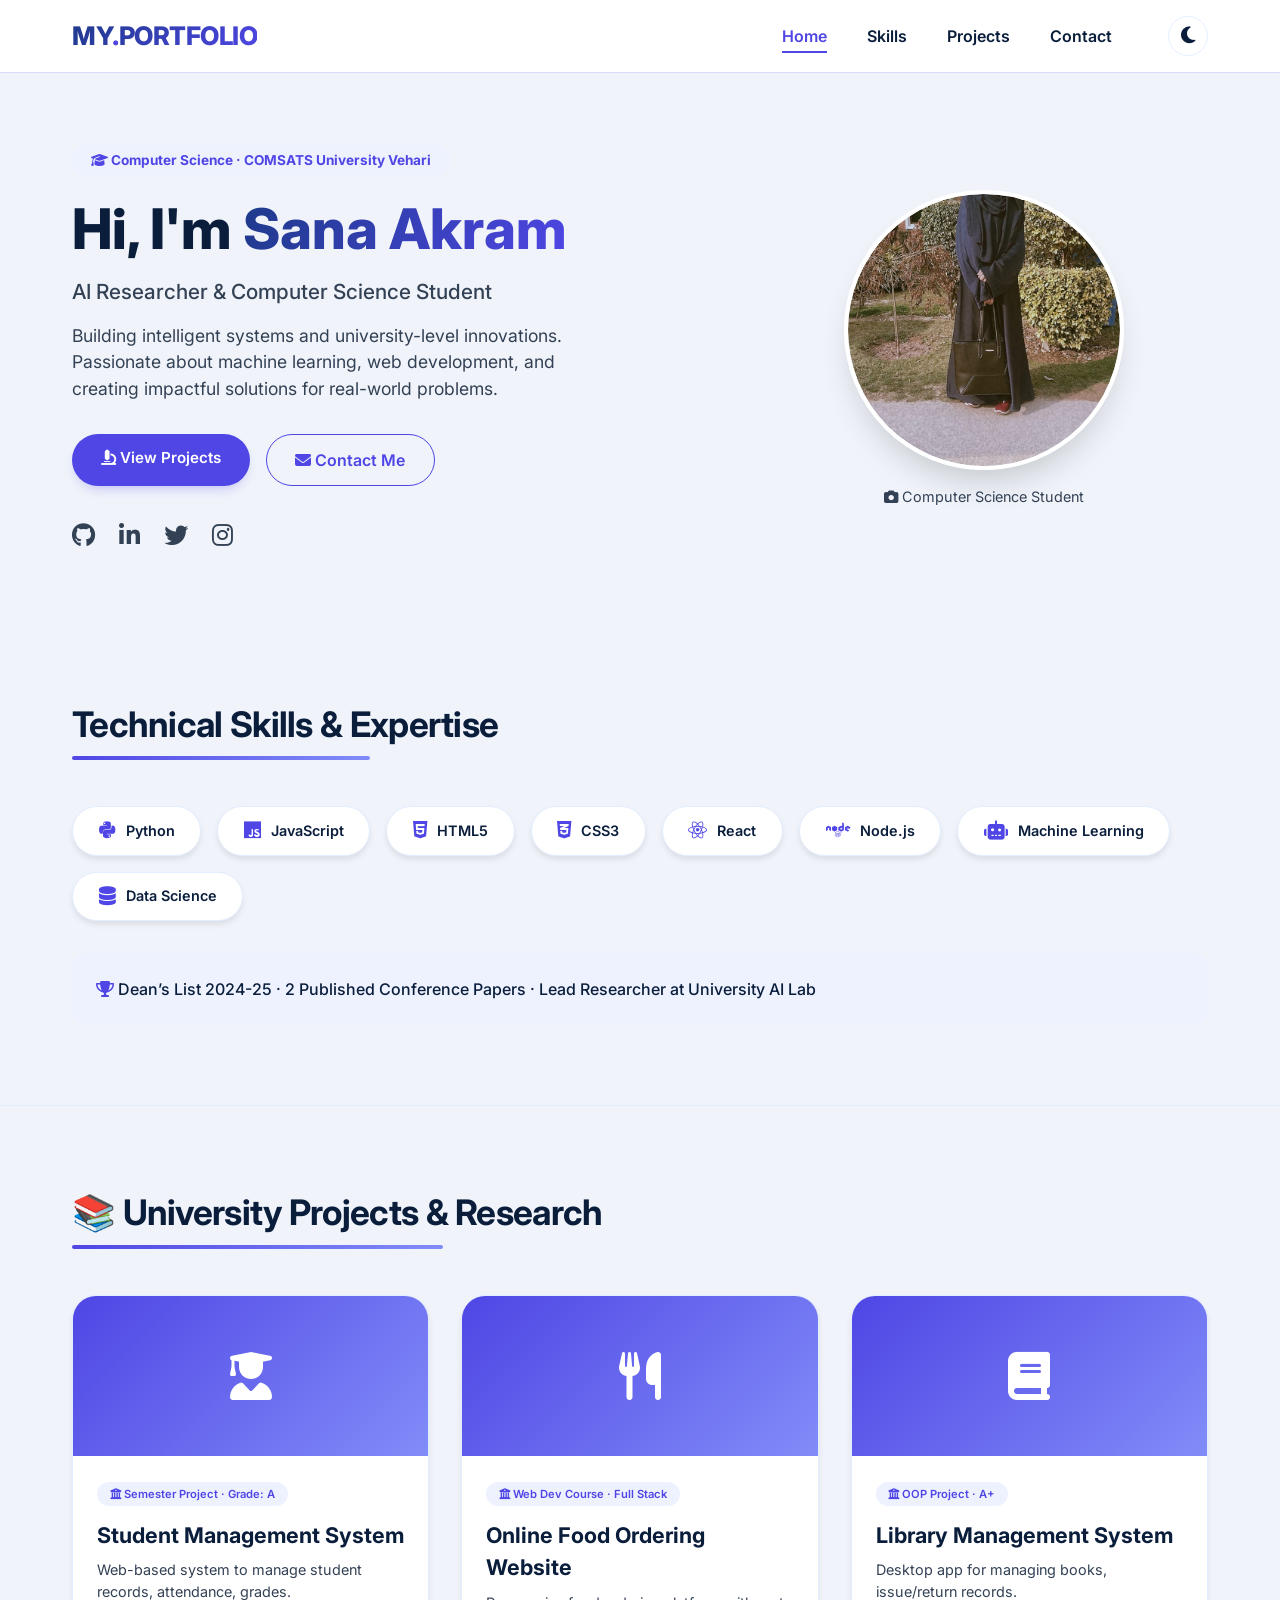
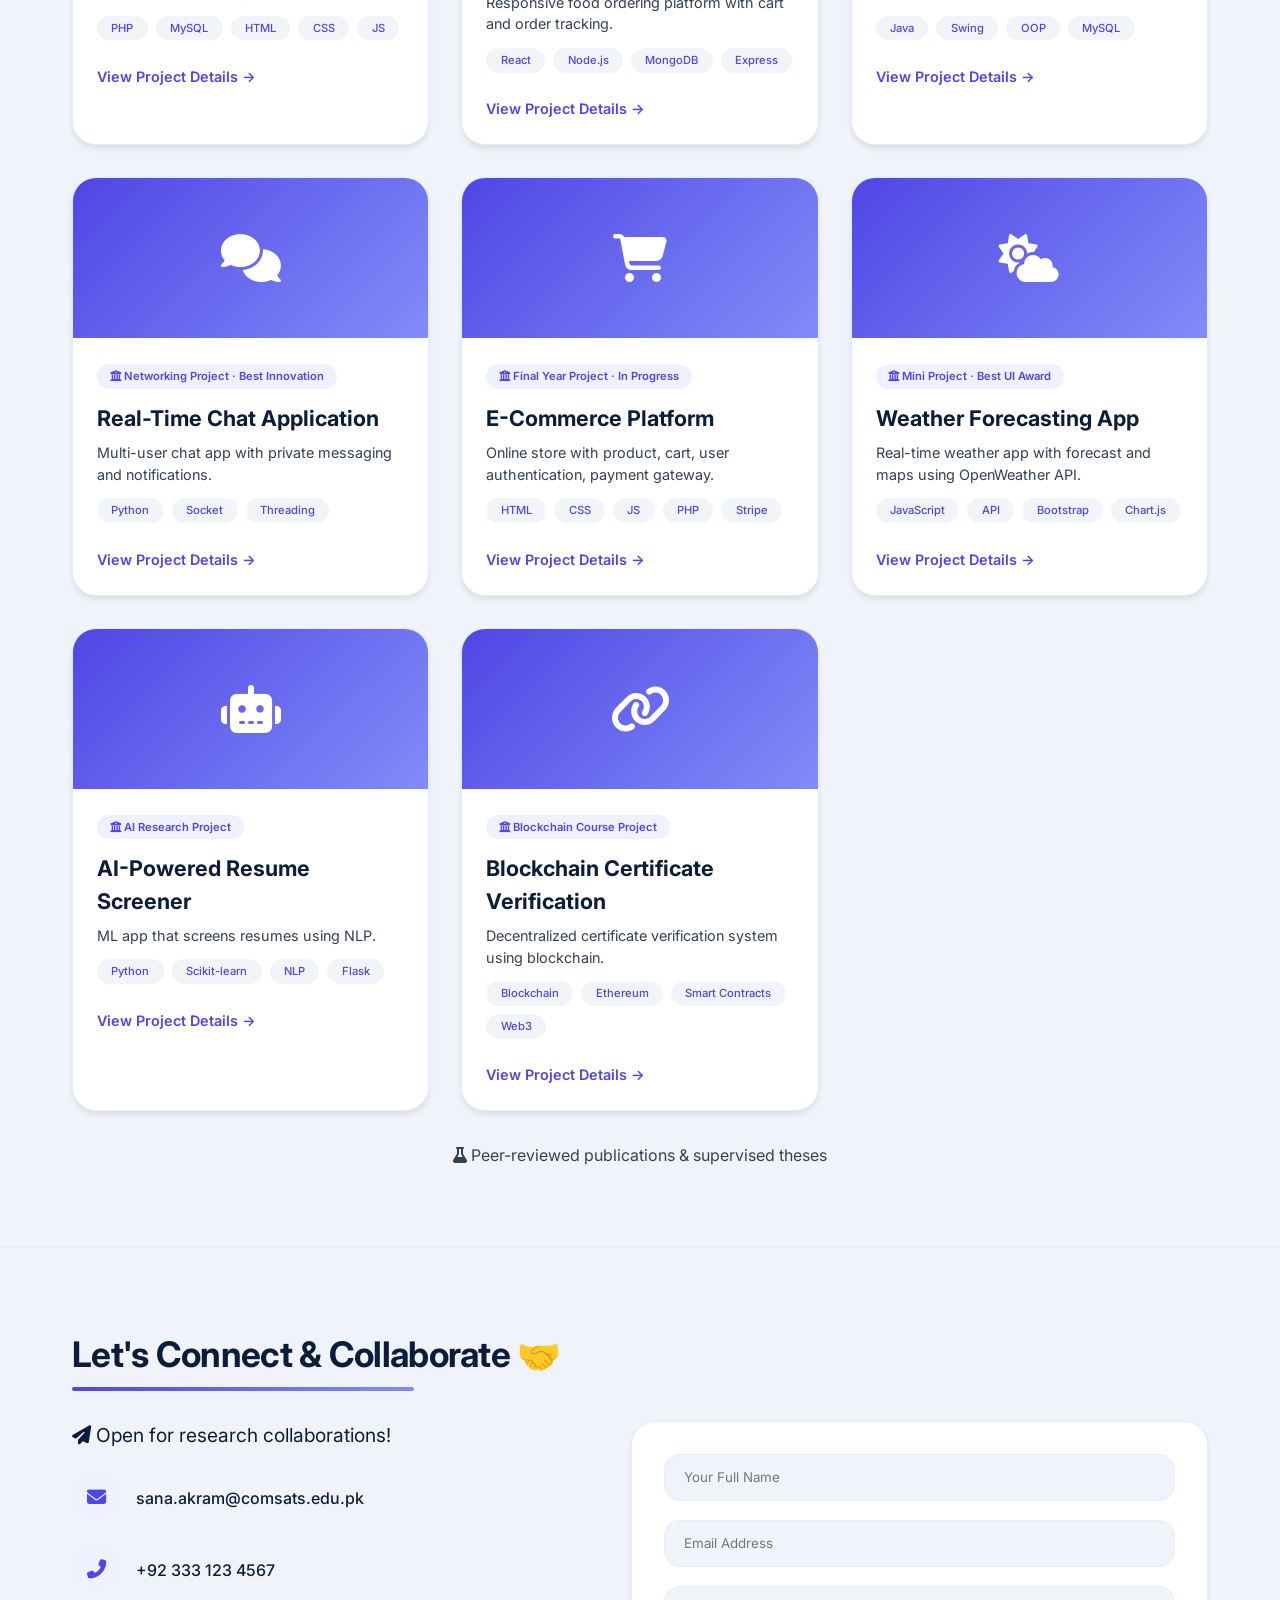
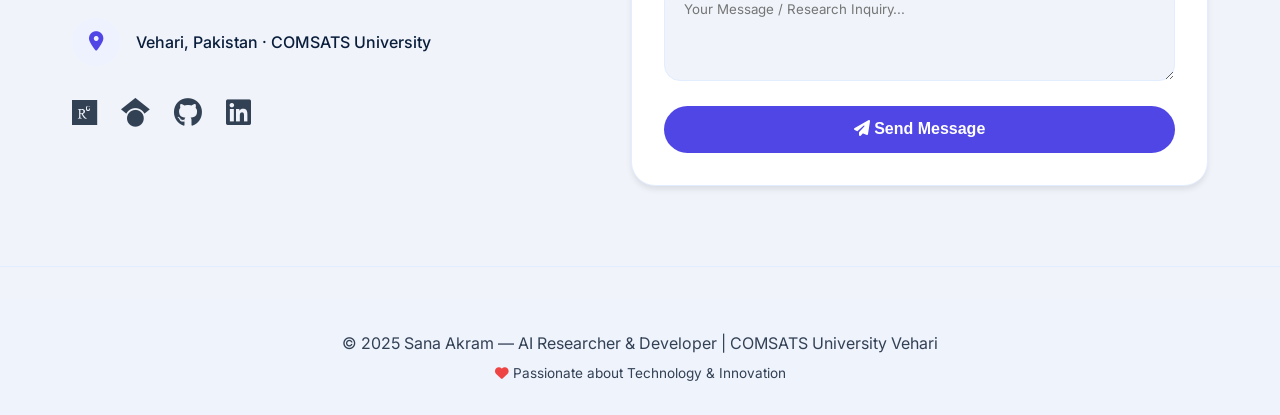
==== index.html @ f0a12d4f "Add files via upload" ====
<!DOCTYPE html>
<html lang="en">
<head>
  <meta charset="UTF-8">
  <meta name="viewport" content="width=device-width, initial-scale=1.0, viewport-fit=cover">
  <title>Sana Akram | University Portfolio</title>

  <!-- Google Fonts -->
  <link href="https://fonts.googleapis.com/css2?family=Inter:wght@300;400;500;600;700;800&display=swap" rel="stylesheet">
  
  <!-- Font Awesome -->
  <link rel="stylesheet" href="https://cdnjs.cloudflare.com/ajax/libs/font-awesome/6.4.0/css/all.min.css">

  <!-- Custom CSS -->
  <link rel="stylesheet" href="style.css">
</head>
<body>

<!-- Navigation Bar -->
<nav>
  <div class="nav-container">
    <div class="logo">MY<span style="color:#4f46e5;">.</span>PORTFOLIO</div>
    <button class="menu-btn" id="menuBtn">
      <i class="fas fa-bars"></i>
    </button>
    <div class="nav-links" id="navLinks">
      <a href="#home" class="nav-link active">Home</a>
      <a href="#skills" class="nav-link">Skills</a>
      <a href="#projects" class="nav-link">Projects</a>
      <a href="#contact" class="nav-link">Contact</a>
      <div class="theme-toggle" id="themeToggle">
        <i class="fas fa-moon"></i>
      </div>
    </div>
  </div>
</nav>

<main>
  <!-- Hero Section -->
  <section id="home" class="hero">
    <div class="container hero-grid">
      <div class="hero-content">
        <span class="hero-badge"><i class="fas fa-graduation-cap"></i> Computer Science · COMSATS University Vehari</span>
        <h1>Hi, I'm <span class="name-highlight">Sana Akram</span></h1>
        <div class="hero-sub">AI Researcher & Computer Science Student</div>
        <p>Building intelligent systems and university-level innovations. Passionate about machine learning, web development, and creating impactful solutions for real-world problems.</p>
        <div class="btn-group">
          <a href="#projects" class="btn-primary"><i class="fas fa-microscope"></i> View Projects</a>
          <a href="#contact" class="btn-outline"><i class="fas fa-envelope"></i> Contact Me</a>
        </div>
        <div class="social-links">
          <a href="#"><i class="fab fa-github"></i></a>
          <a href="#"><i class="fab fa-linkedin-in"></i></a>
          <a href="#"><i class="fab fa-twitter"></i></a>
          <a href="#"><i class="fab fa-instagram"></i></a>
        </div>
      </div>
      <div class="hero-avatar">
        <div class="profile-image">
          <img src="my .jpg.jpeg" alt="Sana Akram Profile Picture" class="profile-pic">
        </div>
        <p class="profile-caption"><i class="fas fa-camera"></i> Computer Science Student</p>
      </div>
    </div>
  </section>

  <!-- Skills Section -->
  <section id="skills">
    <div class="container">
      <h2 class="section-title">Technical Skills & Expertise</h2>
      <div class="skills-grid" id="skillsGrid"></div>
      <div class="achievement-card">
        <p><i class="fas fa-trophy" style="color:#4f46e5;"></i> Dean’s List 2024-25 · 2 Published Conference Papers · Lead Researcher at University AI Lab</p>
      </div>
    </div>
  </section>

  <!-- Projects Section -->
  <section id="projects">
    <div class="container">
      <h2 class="section-title">📚 University Projects & Research</h2>
      <div class="projects-grid" id="projectsContainer"></div>
      <div class="projects-footer">
        <p><i class="fas fa-flask"></i> Peer-reviewed publications & supervised theses</p>
      </div>
    </div>
  </section>
  <!-- Contact Section -->
  <section id="contact">
    <div class="container">
      <h2 class="section-title">Let's Connect & Collaborate 🤝</h2>
      <div class="contact-wrapper">
        <div class="contact-info">
          <p class="contact-heading"><i class="fas fa-paper-plane"></i> Open for research collaborations!</p>
          <div class="contact-detail"><i class="fas fa-envelope"></i><span>sana.akram@comsats.edu.pk</span></div>
          <div class="contact-detail"><i class="fas fa-phone-alt"></i><span>+92 333 123 4567</span></div>
          <div class="contact-detail"><i class="fas fa-map-marker-alt"></i><span>Vehari, Pakistan · COMSATS University</span></div>
          <div class="contact-social">
            <i class="fab fa-researchgate"></i>
            <i class="fab fa-google-scholar"></i>
            <i class="fab fa-github"></i>
            <i class="fab fa-linkedin"></i>
          </div>
        </div>
        <div class="contact-form">
          <form id="contactForm">
            <div class="form-group">
              <input type="text" id="name" placeholder="Your Full Name" required>
            </div>
            <div class="form-group">
              <input type="email" id="email" placeholder="Email Address" required>
            </div>
            <div class="form-group">
              <textarea rows="4" id="message" placeholder="Your Message / Research Inquiry..."></textarea>
            </div>
            <button type="submit"><i class="fas fa-paper-plane"></i> Send Message</button>
          </form>
        </div>
      </div>
    </div>
  </section>
</main>

<footer>
  <div class="container">
    <p>© 2025 Sana Akram — AI Researcher & Developer | COMSATS University Vehari</p>
    <p class="footer-heart"><i class="fas fa-heart" style="color:#ef4444;"></i> Passionate about Technology & Innovation</p>
  </div>
</footer>

<div id="toastMsg" class="toast-msg"></div>

<!-- ========================================
     JS: Skills + Projects + Theme + Contact
======================================== -->
<script>
  // Skills Data
  const skillsData = [
    { name: "Python", icon: "fab fa-python" },
    { name: "JavaScript", icon: "fab fa-js" },
    { name: "HTML5", icon: "fab fa-html5" },
    { name: "CSS3", icon: "fab fa-css3-alt" },
    { name: "React", icon: "fab fa-react" },
    { name: "Node.js", icon: "fab fa-node" },
    { name: "Machine Learning", icon: "fas fa-robot" },
    { name: "Data Science", icon: "fas fa-database" }
  ];

  // University Projects Data
  const universityProjects = [
    { title: "Student Management System", description: "Web-based system to manage student records, attendance, grades.", tags: ["PHP","MySQL","HTML","CSS","JS"], icon:"fas fa-user-graduate", uniBadge:"Semester Project · Grade: A" },
    { title: "Online Food Ordering Website", description: "Responsive food ordering platform with cart and order tracking.", tags:["React","Node.js","MongoDB","Express"], icon:"fas fa-utensils", uniBadge:"Web Dev Course · Full Stack" },
    { title: "Library Management System", description: "Desktop app for managing books, issue/return records.", tags:["Java","Swing","OOP","MySQL"], icon:"fas fa-book", uniBadge:"OOP Project · A+" },
    { title: "Real-Time Chat Application", description: "Multi-user chat app with private messaging and notifications.", tags:["Python","Socket","Threading"], icon:"fas fa-comments", uniBadge:"Networking Project · Best Innovation" },
    { title: "E-Commerce Platform", description: "Online store with product, cart, user authentication, payment gateway.", tags:["HTML","CSS","JS","PHP","Stripe"], icon:"fas fa-shopping-cart", uniBadge:"Final Year Project · In Progress" },
    { title: "Weather Forecasting App", description: "Real-time weather app with forecast and maps using OpenWeather API.", tags:["JavaScript","API","Bootstrap","Chart.js"], icon:"fas fa-cloud-sun", uniBadge:"Mini Project · Best UI Award" },
    { title: "AI-Powered Resume Screener", description: "ML app that screens resumes using NLP.", tags:["Python","Scikit-learn","NLP","Flask"], icon:"fas fa-robot", uniBadge:"AI Research Project" },
    { title: "Blockchain Certificate Verification", description: "Decentralized certificate verification system using blockchain.", tags:["Blockchain","Ethereum","Smart Contracts","Web3"], icon:"fas fa-link", uniBadge:"Blockchain Course Project" }
  ];

  // Render Skills
  function renderSkills() {
    const container = document.getElementById('skillsGrid');
    if(!container) return;
    container.innerHTML = '';
    skillsData.forEach(skill => {
      const card = document.createElement('div');
      card.className = 'skill-card';
      card.innerHTML = `<i class="${skill.icon}"></i> ${skill.name}`;
      card.addEventListener('click', () => showToast(`🔬 ${skill.name} — core competency!`));
      container.appendChild(card);
    });
  }

  // Render Projects
  function renderProjects() {
    const container = document.getElementById('projectsContainer');
    if(!container) return;
    container.innerHTML = '';
    universityProjects.forEach(proj => {
      const card = document.createElement('div');
      card.className = 'project-card';
      card.innerHTML = `
        <div class="project-img"><i class="${proj.icon}" style="font-size:3rem;"></i></div>
        <div class="project-info">
          <div class="uni-badge"><i class="fas fa-university"></i> ${proj.uniBadge}</div>
          <h3>${proj.title}</h3>
          <p>${proj.description}</p>
          <div class="project-tags">${proj.tags.map(tag=>`<span class="tag">${tag}</span>`).join('')}</div>
          <a href="#" class="project-link" data-project="${proj.title}">View Project Details →</a>
        </div>`;
      container.appendChild(card);
    });

    document.querySelectorAll('.project-link').forEach(link=>{
      link.addEventListener('click', e=>{
        e.preventDefault();
        showToast(`📂 "${link.getAttribute('data-project')}" - Request details via contact form!`);
      });
    });
  }

  // Toast
  let toastTimeout;
  function showToast(msg,duration=3000){
    const toast = document.getElementById('toastMsg');
    if(!toast) return;
    if(toastTimeout) clearTimeout(toastTimeout);
    toast.textContent = msg;
    toast.style.opacity='1';
    toastTimeout = setTimeout(()=>toast.style.opacity='0', duration);
  }

  // Theme Toggle
  function initThemeToggle(){
    const themeToggle = document.getElementById('themeToggle');
    if(!themeToggle) return;
    themeToggle.addEventListener('click', ()=>{
      document.body.classList.toggle('dark');
      const icon = themeToggle.querySelector('i');
      if(document.body.classList.contains('dark')) icon.classList.replace('fa-moon','fa-sun');
      else icon.classList.replace('fa-sun','fa-moon');
      localStorage.setItem('theme', document.body.classList.contains('dark')?'dark':'light');
    });
    if(localStorage.getItem('theme')==='dark') {
      document.body.classList.add('dark');
      themeToggle.querySelector('i').classList.replace('fa-moon','fa-sun');
    }
  }

  // Mobile Menu
  function initMobileMenu(){
    const menuBtn = document.getElementById('menuBtn');
    const navLinks = document.getElementById('navLinks');
    const navLinkItems = document.querySelectorAll('.nav-link');
    if(menuBtn && navLinks){
      menuBtn.addEventListener('click', ()=>navLinks.classList.toggle('active'));
      navLinkItems.forEach(link=>link.addEventListener('click', ()=>navLinks.classList.remove('active')));
    }
  }

  // Active Nav
  function initActiveNavigation(){
    const sections = document.querySelectorAll('section');
    const navLinkItems = document.querySelectorAll('.nav-link');
    function setActiveSection(){
      let current='';
      const scrollPos = window.scrollY+150;
      sections.forEach(section=>{
        if(scrollPos >= section.offsetTop && scrollPos < section.offsetTop+section.clientHeight)
          current = section.getAttribute('id');
      });
      navLinkItems.forEach(link=>{
        link.classList.remove('active');
        if(link.getAttribute('href').substring(1)===current) link.classList.add('active');
      });
    }
    window.addEventListener('scroll', setActiveSection);
    setActiveSection();
  }

  // Contact Form
  function initContactForm(){
    const form = document.getElementById('contactForm');
    if(!form) return;
    form.addEventListener('submit', e=>{
      e.preventDefault();
      const name=document.getElementById('name').value.trim();
      const email=document.getElementById('email').value.trim();
      const message=document.getElementById('message').value.trim();
      if(!name||!email||!message){showToast('⚠️ Please fill all fields!');return;}
      if(!email.includes('@')){showToast('⚠️ Invalid email!');return;}
      form.reset();
      showToast(`✅ Thank you ${name}, your message has been sent!`);
    });
  }

  // Init all
  window.addEventListener('DOMContentLoaded', ()=>{
    renderSkills();
    renderProjects();
    initThemeToggle();
    initMobileMenu();
    initActiveNavigation();
    initContactForm();
  });
</script>

</body>
</html>
---- style.css ----
/* ========================================
   VARIABLES & THEMES
   ======================================== */
:root {
    --bg-primary: #f0f4fa;
    --bg-secondary: #ffffff;
    --text-primary: #0a1e3c;
    --text-secondary: #334155;
    --card-bg: #ffffff;
    --nav-bg: rgba(255, 255, 255, 0.95);
    --border-color: #e2edff;
    --skill-bg: #ffffff;
    --badge-bg: #eef2ff;
    --tag-bg: #f1f5f9;
    --footer-bg: #eef3fc;
    --gradient-start: #1e3a8a;
    --gradient-end: #4f46e5;
    --shadow: 0 4px 6px -1px rgba(0, 0, 0, 0.1);
    --transition: all 0.3s ease;
}
.profile-pic {
  width: 280px;
  height: 280px;
  object-fit: cover;   /* image crop ho kar fit hogi */
  border-radius: 50%;  /* round DP */
}
body.dark {
    --bg-primary: #0f172a;
    --bg-secondary: #1e293b;
    --text-primary: #f1f5f9;
    --text-secondary: #cbd5e1;
    --card-bg: #1e293b;
    --nav-bg: rgba(15, 23, 42, 0.95);
    --border-color: #334155;
    --skill-bg: #1e293b;
    --badge-bg: #2d3a6e;
    --tag-bg: #334155;
    --footer-bg: #0f172a;
    --gradient-start: #818cf8;
    --gradient-end: #a78bfa;
    --shadow: 0 4px 6px -1px rgba(0, 0, 0, 0.3);
}

/* ========================================
   RESET & BASE STYLES
   ======================================== */
* {
    margin: 0;
    padding: 0;
    box-sizing: border-box;
}

body {
    font-family: 'Inter', sans-serif;
    background: var(--bg-primary);
    color: var(--text-primary);
    line-height: 1.5;
    scroll-behavior: smooth;
    transition: background 0.3s ease, color 0.3s ease;
}

::-webkit-scrollbar {
    width: 10px;
}
::-webkit-scrollbar-track {
    background: var(--bg-primary);
}
::-webkit-scrollbar-thumb {
    background: #4f46e5;
    border-radius: 10px;
}

.container {
    max-width: 1200px;
    margin: 0 auto;
    padding: 0 2rem;
}

/* ========================================
   NAVIGATION BAR
   ======================================== */
nav {
    position: fixed;
    top: 0;
    left: 0;
    width: 100%;
    background: var(--nav-bg);
    backdrop-filter: blur(16px);
    z-index: 1000;
    border-bottom: 1px solid rgba(79, 70, 229, 0.2);
    padding: 1rem 0;
    transition: var(--transition);
}

.nav-container {
    max-width: 1200px;
    margin: 0 auto;
    padding: 0 2rem;
    display: flex;
    justify-content: space-between;
    align-items: center;
}

.logo {
    font-weight: 800;
    font-size: 1.6rem;
    background: linear-gradient(135deg, var(--gradient-start), var(--gradient-end));
    background-clip: text;
    -webkit-background-clip: text;
    color: transparent;
    letter-spacing: -0.5px;
}

.nav-links {
    display: flex;
    gap: 2.5rem;
    align-items: center;
}

.nav-links a {
    text-decoration: none;
    font-weight: 600;
    color: var(--text-primary);
    transition: 0.3s;
    font-size: 1rem;
    position: relative;
}

.nav-links a::after {
    content: '';
    position: absolute;
    bottom: -5px;
    left: 0;
    width: 0;
    height: 2px;
    background: #4f46e5;
    transition: width 0.3s ease;
}

.nav-links a:hover::after,
.nav-links a.active::after {
    width: 100%;
}

.nav-links a:hover,
.nav-links a.active {
    color: #4f46e5;
}

.theme-toggle {
    background: var(--card-bg);
    border: 1px solid var(--border-color);
    border-radius: 50%;
    width: 40px;
    height: 40px;
    display: flex;
    align-items: center;
    justify-content: center;
    cursor: pointer;
    transition: 0.2s;
    margin-left: 1rem;
}

.theme-toggle:hover {
    transform: scale(1.05);
    background: #4f46e5;
}

.theme-toggle i {
    font-size: 1.2rem;
    color: var(--text-primary);
}

.theme-toggle:hover i {
    color: white;
}

.menu-btn {
    display: none;
    background: none;
    border: none;
    font-size: 1.5rem;
    color: var(--text-primary);
    cursor: pointer;
}

/* ========================================
   MAIN CONTENT
   ======================================== */
main {
    padding-top: 80px;
}

section {
    padding: 5rem 0;
    border-bottom: 1px solid var(--border-color);
}

.hero {
    padding: 4rem 0;
    border-bottom: none;
}

.section-title {
    font-size: 2.2rem;
    font-weight: 700;
    margin-bottom: 2.5rem;
    letter-spacing: -0.02em;
    position: relative;
    display: inline-block;
    color: var(--text-primary);
}

.section-title:after {
    content: '';
    position: absolute;
    bottom: -10px;
    left: 0;
    width: 70%;
    height: 4px;
    background: linear-gradient(90deg, #4f46e5, #818cf8);
    border-radius: 4px;
}

/* ========================================
   HERO SECTION
   ======================================== */
.hero-grid {
    display: flex;
    flex-wrap: wrap;
    align-items: center;
    justify-content: space-between;
    gap: 3rem;
}

.hero-content {
    flex: 1;
    min-width: 280px;
}

.hero-badge {
    background: var(--badge-bg);
    color: #4f46e5;
    padding: 0.4rem 1.2rem;
    border-radius: 40px;
    font-size: 0.85rem;
    font-weight: 700;
    display: inline-block;
    margin-bottom: 1.2rem;
}

.hero-content h1 {
    font-size: 3.5rem;
    font-weight: 800;
    line-height: 1.2;
    margin-bottom: 0.75rem;
}

.name-highlight {
    background: linear-gradient(120deg, var(--gradient-start), var(--gradient-end));
    background-clip: text;
    -webkit-background-clip: text;
    color: transparent;
    display: inline-block;
}

.hero-sub {
    font-size: 1.3rem;
    font-weight: 500;
    color: var(--text-secondary);
    margin-bottom: 1rem;
}

.hero-content p {
    font-size: 1.1rem;
    color: var(--text-secondary);
    margin-bottom: 2rem;
    max-width: 550px;
}

.btn-group {
    display: flex;
    gap: 1rem;
    flex-wrap: wrap;
}

.btn-primary {
    background: #4f46e5;
    color: white;
    border: none;
    padding: 0.8rem 1.8rem;
    border-radius: 40px;
    font-weight: 600;
    cursor: pointer;
    transition: all 0.25s;
    text-decoration: none;
    display: inline-block;
    font-size: 0.95rem;
    box-shadow: 0 6px 14px -6px rgba(79, 70, 229, 0.4);
}

.btn-primary:hover {
    background: #4338ca;
    transform: translateY(-2px);
}

.btn-outline {
    background: transparent;
    border: 1.5px solid #4f46e5;
    color: #4f46e5;
    padding: 0.8rem 1.8rem;
    border-radius: 40px;
    font-weight: 600;
    cursor: pointer;
    transition: 0.2s;
    text-decoration: none;
    display: inline-block;
}

.btn-outline:hover {
    background: var(--badge-bg);
    transform: translateY(-2px);
}

.social-links {
    margin-top: 2rem;
    display: flex;
    gap: 1.5rem;
}

.social-links a {
    color: var(--text-secondary);
    font-size: 1.5rem;
    transition: 0.3s;
}

.social-links a:hover {
    color: #4f46e5;
    transform: translateY(-3px);
}

.hero-avatar {
    flex: 0.7;
    min-width: 280px;
    text-align: center;
}

.profile-image {
    width: 280px;
    height: 280px;
    margin: 0 auto;
    border-radius: 50%;
    overflow: hidden;
    box-shadow: 0 20px 35px -12px rgba(0, 0, 0, 0.2);
    border: 4px solid white;
    transition: transform 0.3s ease;
}

.profile-image:hover {
    transform: scale(1.02);
}

.profile-image img {
    width: 100%;
    height: 100%;
    object-fit: cover;
}

.profile-caption {
    margin-top: 1rem;
    color: var(--text-secondary);
    font-size: 0.9rem;
}

/* ========================================
   SKILLS SECTION
   ======================================== */
.skills-grid {
    display: flex;
    flex-wrap: wrap;
    gap: 1rem;
    margin-top: 1rem;
}

.skill-card {
    background: var(--skill-bg);
    padding: 0.8rem 1.6rem;
    border-radius: 50px;
    font-weight: 600;
    display: flex;
    align-items: center;
    gap: 10px;
    box-shadow: var(--shadow);
    border: 1px solid var(--border-color);
    transition: var(--transition);
    font-size: 0.9rem;
    color: var(--text-primary);
    cursor: pointer;
}

.skill-card i {
    font-size: 1.2rem;
    color: #4f46e5;
}

.skill-card:hover {
    transform: translateY(-3px);
    border-color: #4f46e5;
    box-shadow: 0 10px 25px -10px rgba(79, 70, 229, 0.3);
}

.achievement-card {
    margin-top: 2rem;
    background: var(--badge-bg);
    padding: 1.5rem;
    border-radius: 1rem;
}

.achievement-card p {
    font-weight: 500;
    color: var(--text-primary);
}

/* ========================================
   PROJECTS SECTION
   ======================================== */
.projects-grid {
    display: grid;
    grid-template-columns: repeat(auto-fill, minmax(340px, 1fr));
    gap: 2rem;
    margin-top: 1rem;
}

.project-card {
    background: var(--card-bg);
    border-radius: 1.5rem;
    overflow: hidden;
    transition: var(--transition);
    box-shadow: var(--shadow);
    border: 1px solid var(--border-color);
}

.project-card:hover {
    transform: translateY(-8px);
    box-shadow: 0 20px 30px -12px rgba(0, 0, 0, 0.2);
    border-color: #4f46e5;
}

.project-img {
    background: linear-gradient(135deg, #4f46e5, #818cf8);
    height: 160px;
    display: flex;
    align-items: center;
    justify-content: center;
    color: white;
    font-size: 3rem;
}

.project-info {
    padding: 1.5rem;
}

.project-info h3 {
    font-size: 1.35rem;
    margin-bottom: 0.5rem;
    font-weight: 700;
    color: var(--text-primary);
}

.project-info p {
    color: var(--text-secondary);
    font-size: 0.9rem;
    line-height: 1.5;
}

.uni-badge {
    background: var(--badge-bg);
    font-size: 0.7rem;
    font-weight: 600;
    display: inline-block;
    padding: 0.25rem 0.8rem;
    border-radius: 30px;
    color: #4f46e5;
    margin-bottom: 0.8rem;
}

.project-tags {
    display: flex;
    flex-wrap: wrap;
    gap: 0.5rem;
    margin: 0.8rem 0;
}

.tag {
    background: var(--tag-bg);
    padding: 0.25rem 0.9rem;
    border-radius: 30px;
    font-size: 0.7rem;
    font-weight: 500;
    color: #4f46e5;
}

.project-link {
    display: inline-flex;
    align-items: center;
    gap: 6px;
    margin-top: 0.8rem;
    color: #4f46e5;
    font-weight: 600;
    text-decoration: none;
    font-size: 0.9rem;
    transition: gap 0.3s;
}

.project-link:hover {
    gap: 10px;
}

.projects-footer {
    margin-top: 2rem;
    text-align: center;
    color: var(--text-secondary);
}

/* ========================================
   CONTACT SECTION
   ======================================== */
.contact-wrapper {
    display: flex;
    flex-wrap: wrap;
    gap: 3rem;
    justify-content: space-between;
}

.contact-info {
    flex: 1;
}

.contact-heading {
    font-size: 1.2rem;
    margin-bottom: 1.5rem;
    color: var(--text-primary);
}

.contact-detail {
    display: flex;
    align-items: center;
    gap: 1rem;
    margin: 1.5rem 0;
}

.contact-detail i {
    width: 48px;
    height: 48px;
    background: var(--badge-bg);
    display: flex;
    align-items: center;
    justify-content: center;
    border-radius: 50%;
    font-size: 1.2rem;
    color: #4f46e5;
}

.contact-detail span {
    color: var(--text-primary);
    font-weight: 500;
}

.contact-social {
    margin-top: 2rem;
    display: flex;
    gap: 1.5rem;
}

.contact-social i {
    font-size: 1.8rem;
    color: var(--text-secondary);
    cursor: pointer;
    transition: 0.3s;
}

.contact-social i:hover {
    color: #4f46e5;
    transform: translateY(-3px);
}

.contact-form {
    flex: 1;
    background: var(--card-bg);
    padding: 2rem;
    border-radius: 1.5rem;
    box-shadow: var(--shadow);
    border: 1px solid var(--border-color);
}

.form-group {
    margin-bottom: 1.2rem;
}

input, textarea {
    width: 100%;
    padding: 0.9rem 1.2rem;
    border: 1px solid var(--border-color);
    border-radius: 1rem;
    font-family: 'Inter', sans-serif;
    transition: 0.2s;
    background: var(--bg-primary);
    color: var(--text-primary);
}

input:focus, textarea:focus {
    outline: none;
    border-color: #4f46e5;
    box-shadow: 0 0 0 3px rgba(79, 70, 229, 0.1);
}

button[type="submit"] {
    background: #4f46e5;
    color: white;
    border: none;
    padding: 0.9rem;
    width: 100%;
    font-weight: 700;
    border-radius: 2rem;
    font-size: 1rem;
    cursor: pointer;
    transition: 0.2s;
}

button[type="submit"]:hover {
    background: #4338ca;
    transform: translateY(-2px);
}

/* ========================================
   FOOTER
   ======================================== */
footer {
    text-align: center;
    padding: 2rem 0;
    color: var(--text-secondary);
    background: var(--footer-bg);
    margin-top: 2rem;
}

.footer-heart {
    margin-top: 0.5rem;
    font-size: 0.85rem;
}

/* ========================================
   TOAST MESSAGE
   ======================================== */
.toast-msg {
    position: fixed;
    bottom: 30px;
    right: 30px;
    background: #4f46e5;
    color: white;
    padding: 12px 24px;
    border-radius: 50px;
    font-size: 0.9rem;
    z-index: 2000;
    opacity: 0;
    transition: 0.3s;
    pointer-events: none;
    font-weight: 500;
    box-shadow: 0 4px 12px rgba(0, 0, 0, 0.2);
}

/* ========================================
   RESPONSIVE DESIGN
   ======================================== */
@media (max-width: 768px) {
    .container, .nav-container {
        padding: 0 1.5rem;
    }
    
    .menu-btn {
        display: block;
    }
    
    .nav-links {
        display: none;
        position: absolute;
        top: 100%;
        left: 0;
        width: 100%;
        background: var(--nav-bg);
        backdrop-filter: blur(16px);
        flex-direction: column;
        padding: 1rem 0;
        gap: 1rem;
        border-bottom: 1px solid var(--border-color);
    }
    
    .nav-links.active {
        display: flex;
    }
    
    .hero-content h1 {
        font-size: 2.3rem;
    }
    
    .profile-image {
        width: 220px;
        height: 220px;
    }
    
    .section-title {
        font-size: 1.8rem;
    }
    
    .projects-grid {
        grid-template-columns: 1fr;
    }
    
    .contact-wrapper {
        flex-direction: column;
    }
}
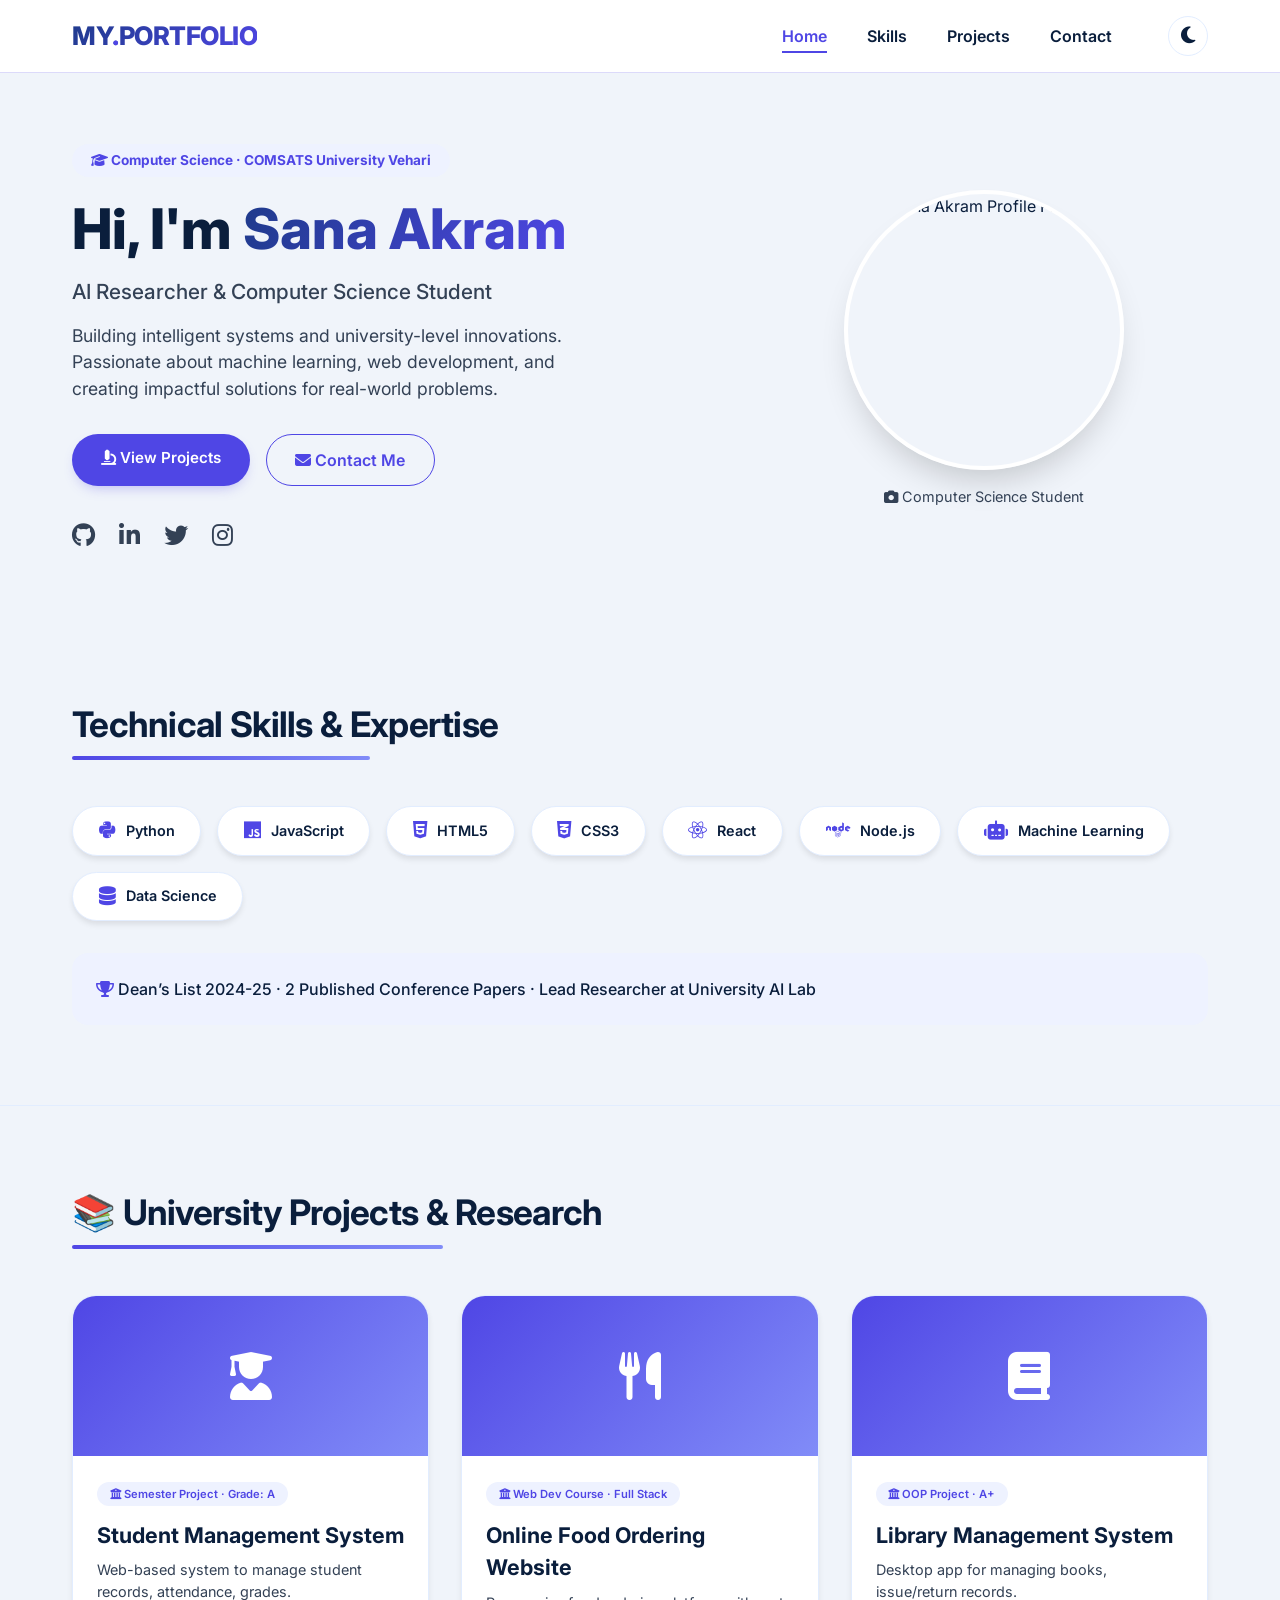
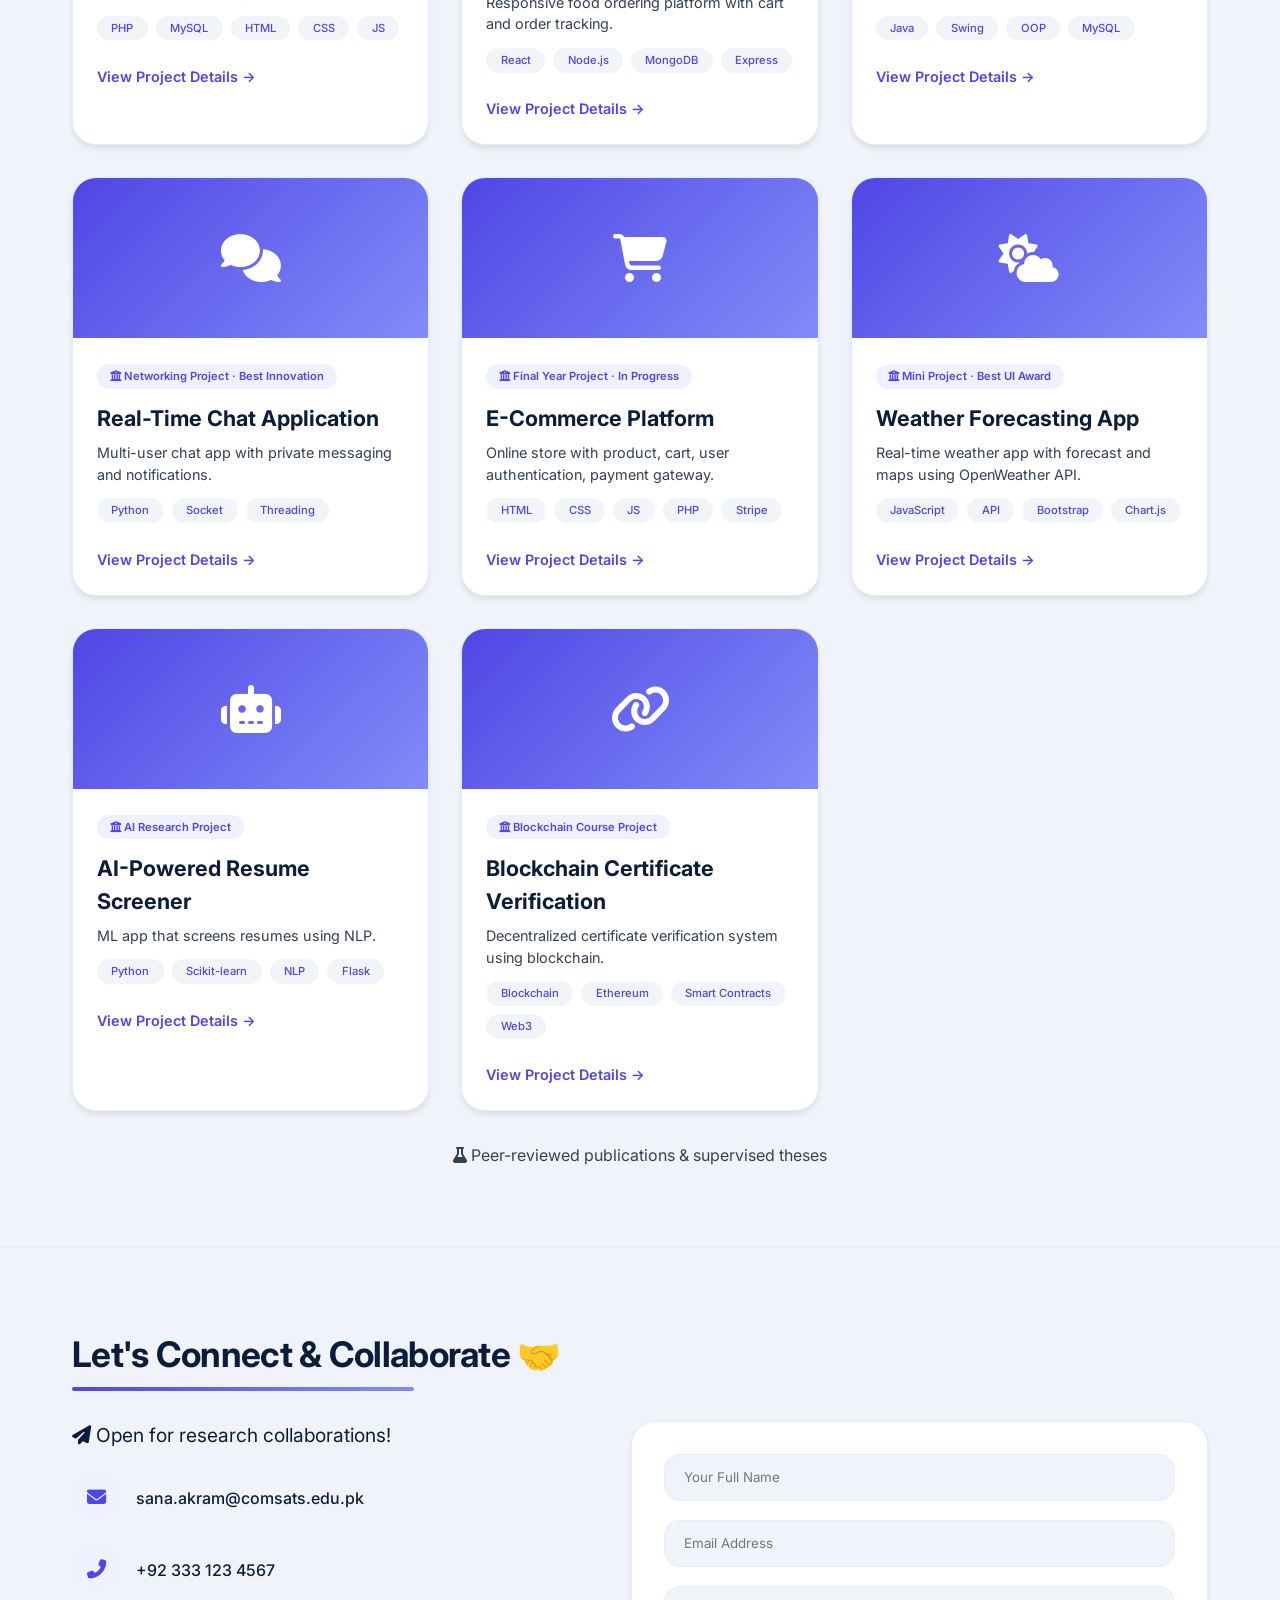
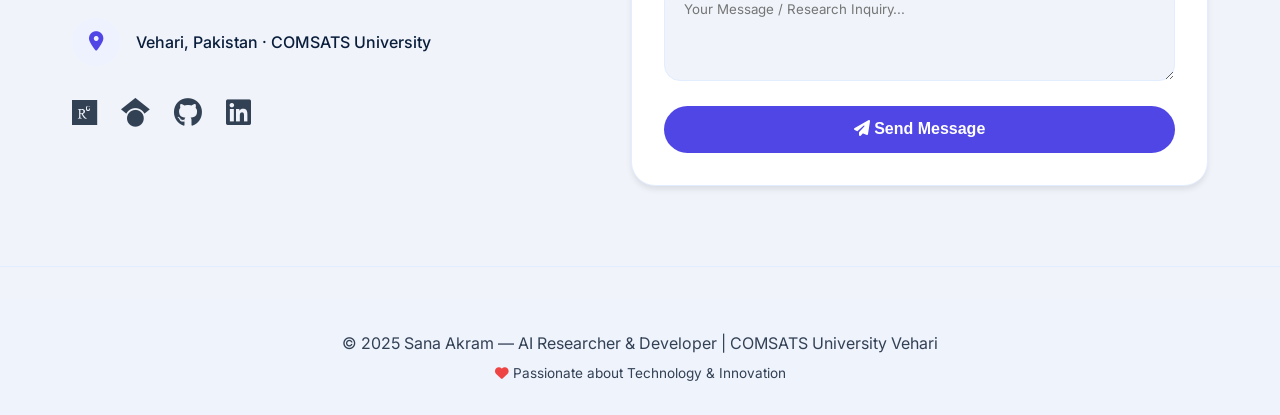
==== commit ab871836: "Update index.html" ====
--- a/index.html
+++ b/index.html
@@ -57,7 +57,7 @@
       </div>
       <div class="hero-avatar">
         <div class="profile-image">
-          <img src="my .jpg.jpeg" alt="Sana Akram Profile Picture" class="profile-pic">
+          <img src="my.jpeg" alt="Sana Akram Profile Picture" class="profile-pic">
         </div>
         <p class="profile-caption"><i class="fas fa-camera"></i> Computer Science Student</p>
       </div>
@@ -287,4 +287,4 @@
 </script>
 
 </body>
-</html> +</html> 
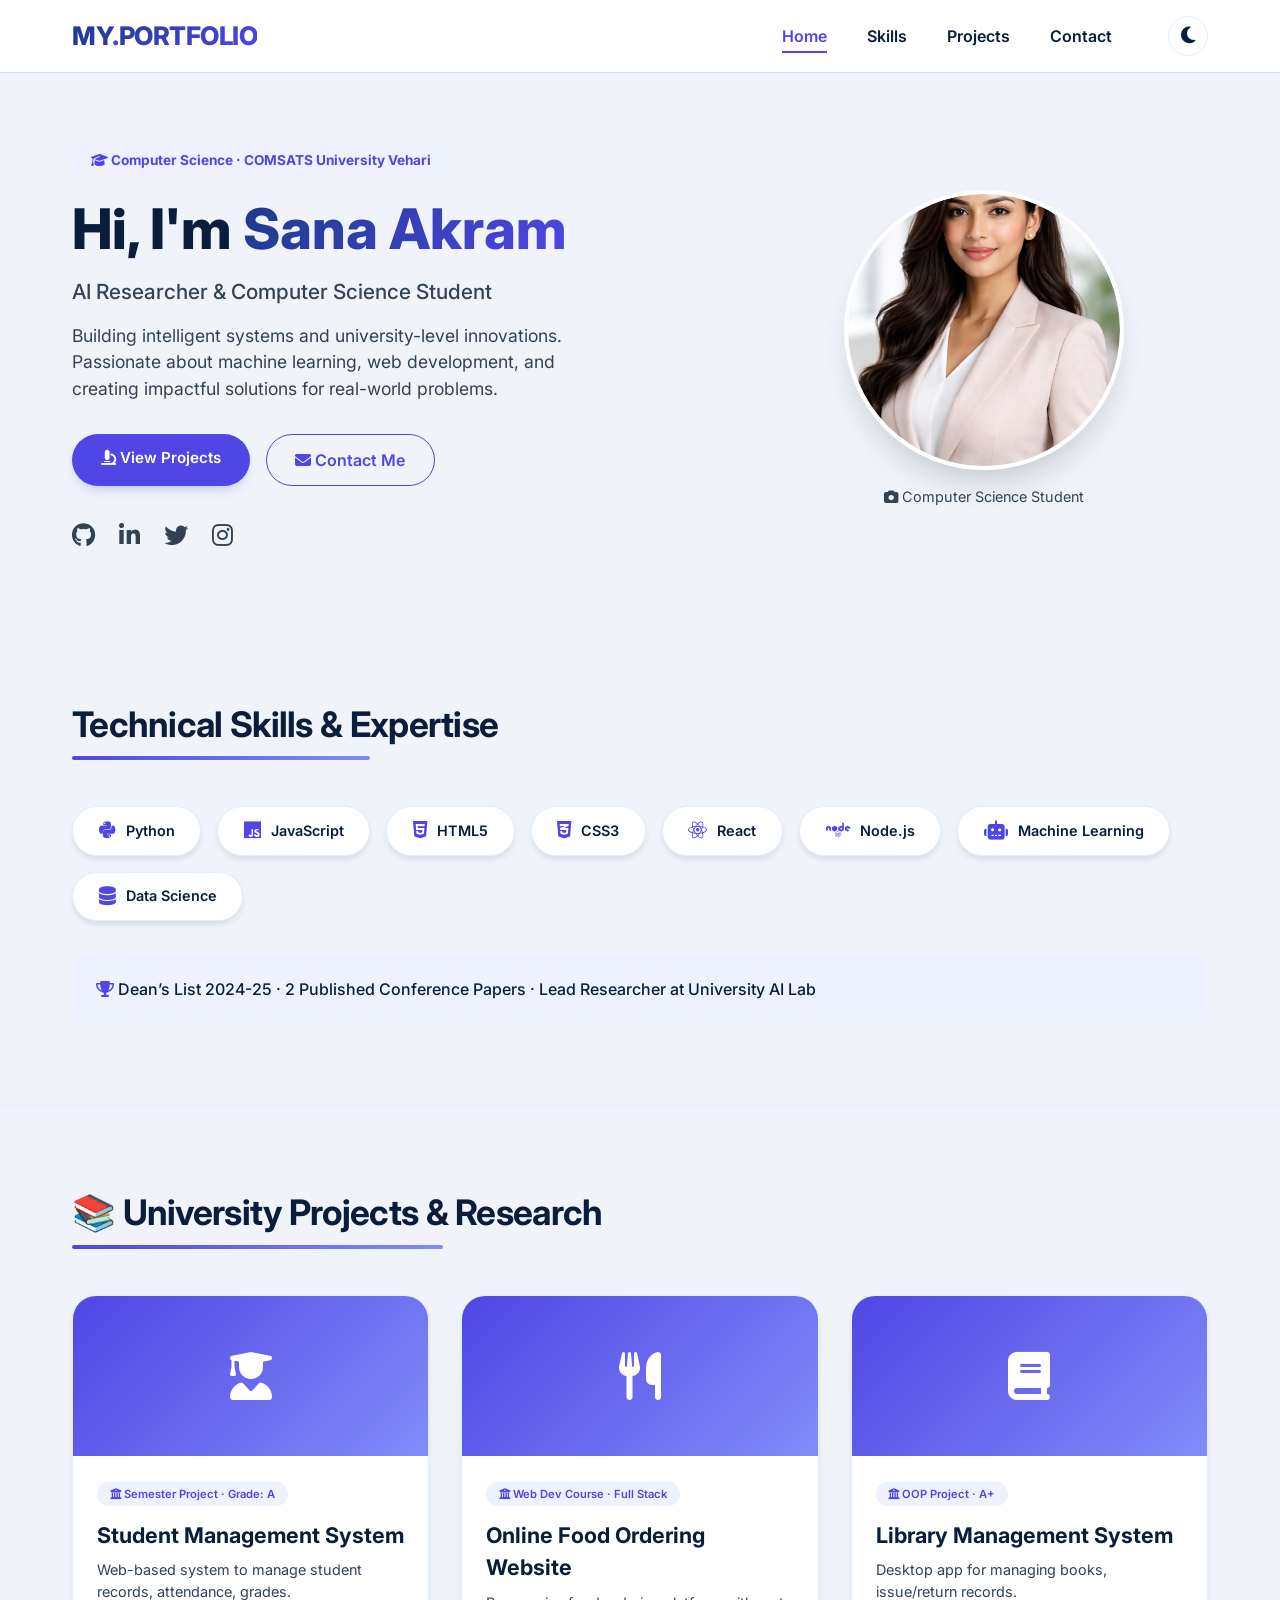
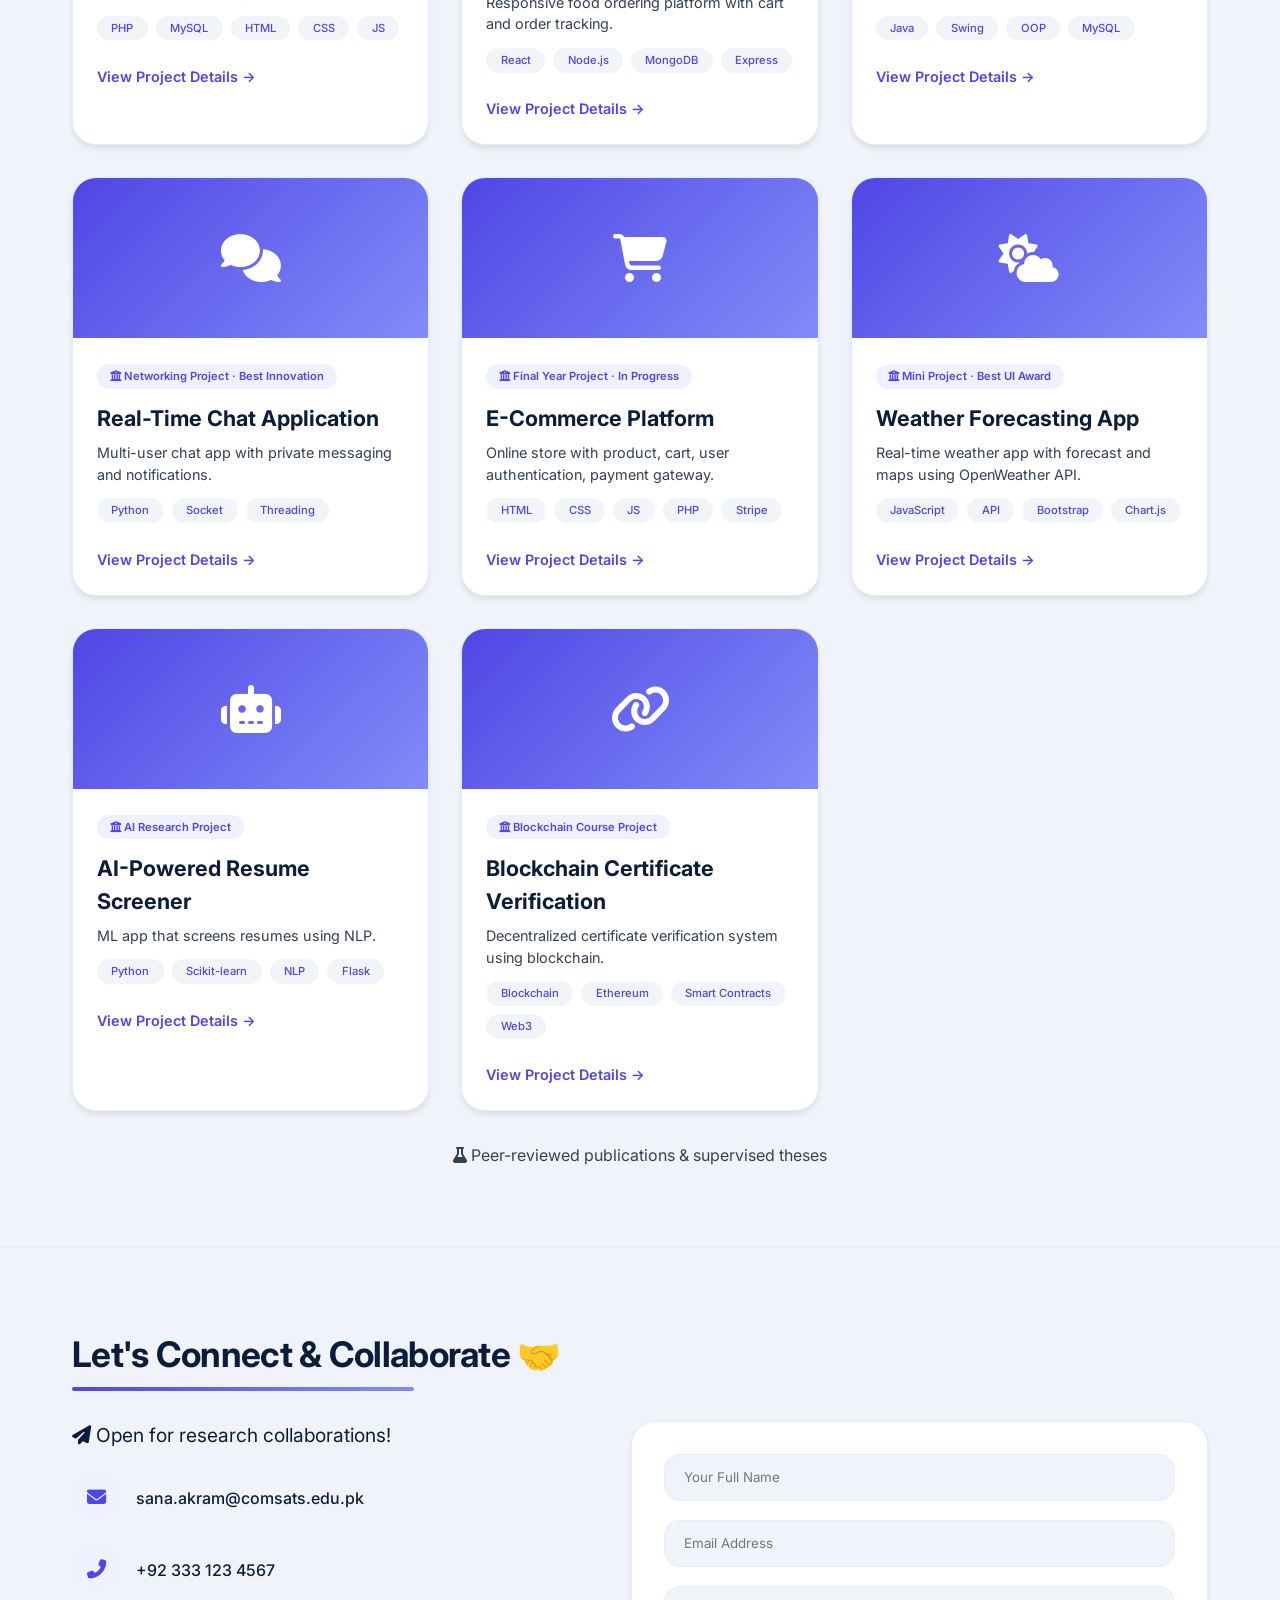
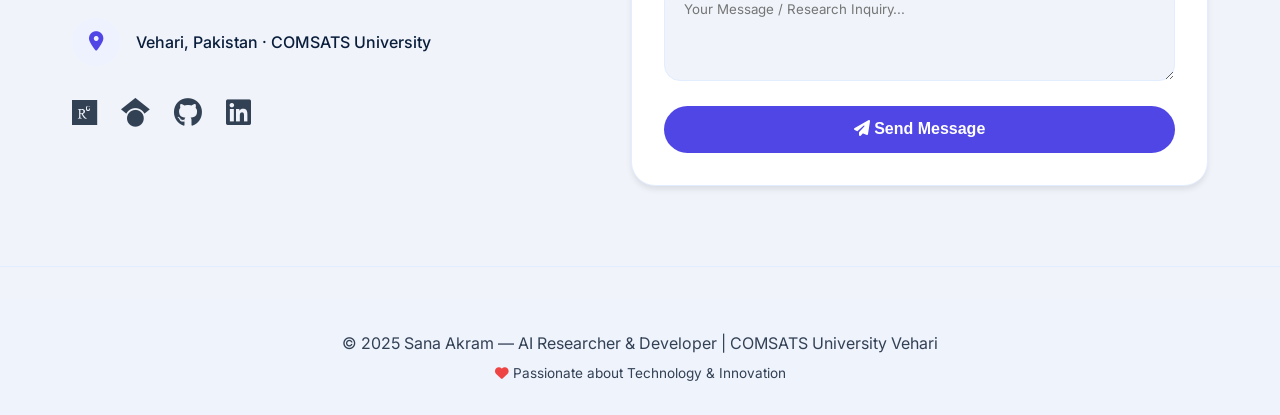
==== commit 7119d532: "Update index.html" ====
--- a/index.html
+++ b/index.html
@@ -57,7 +57,7 @@
       </div>
       <div class="hero-avatar">
         <div class="profile-image">
-          <img src="my.jpeg" alt="Sana Akram Profile Picture" class="profile-pic">
+          <img src="image.png" alt="Sana Akram Profile Picture" class="profile-pic">
         </div>
         <p class="profile-caption"><i class="fas fa-camera"></i> Computer Science Student</p>
       </div>
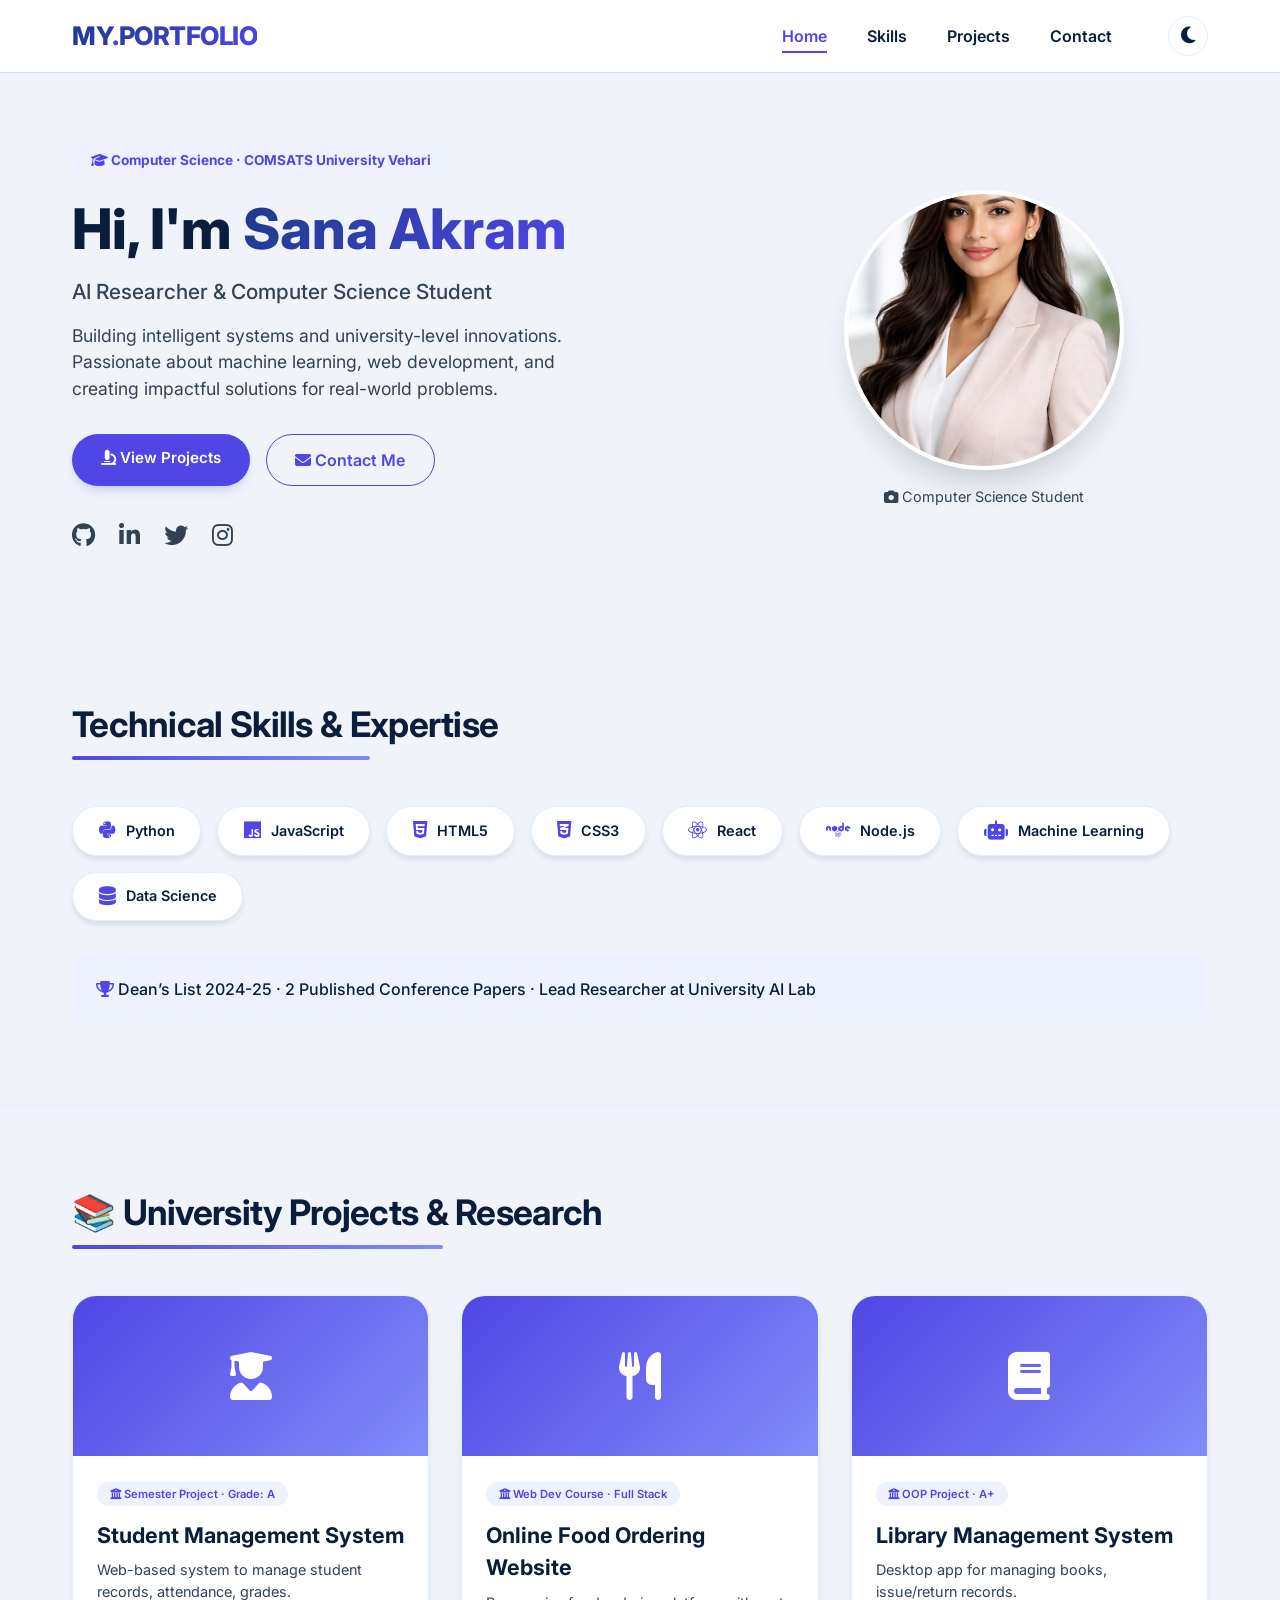
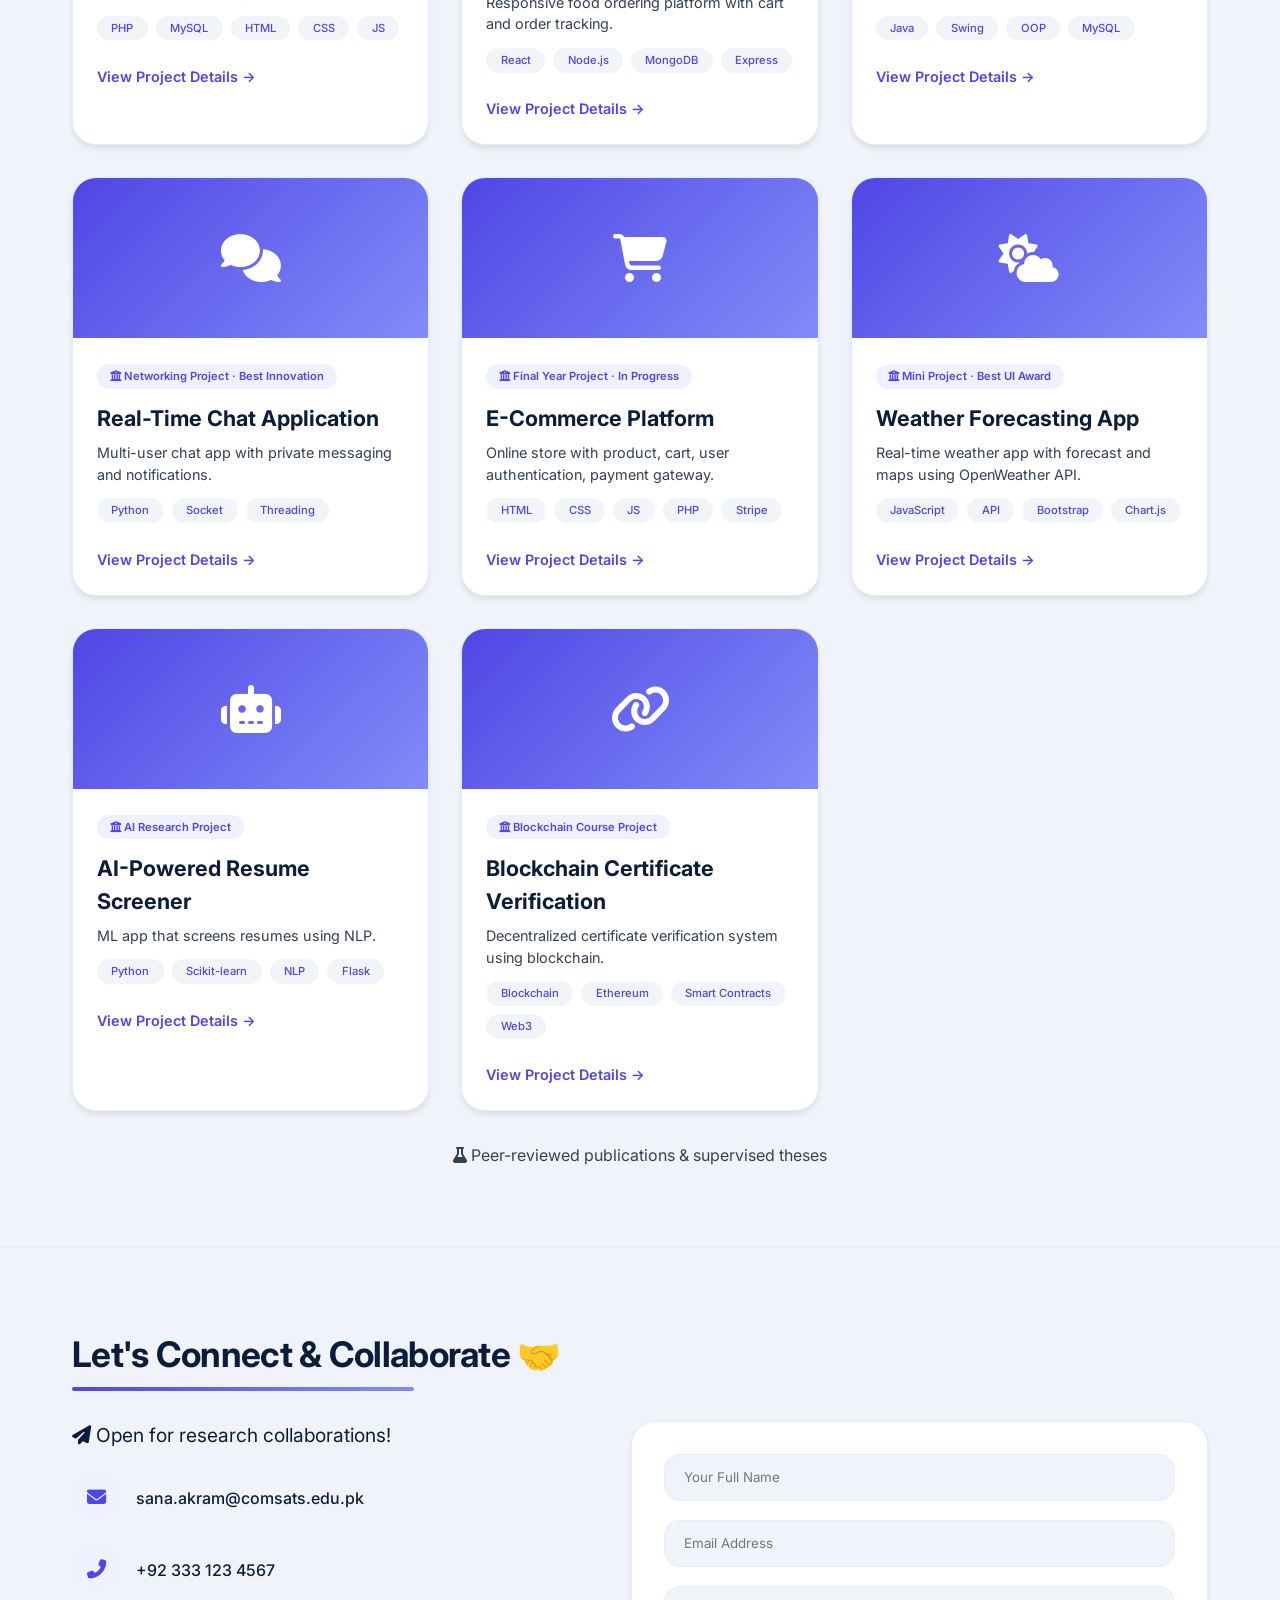
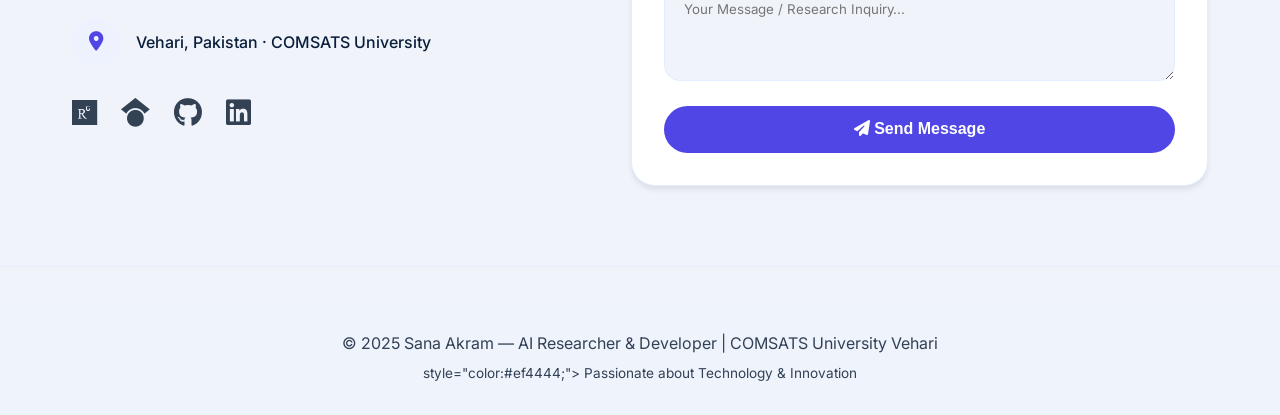
==== commit 6aef24bb: "Update index.html" ====
--- a/index.html
+++ b/index.html
@@ -124,7 +124,7 @@
 <footer>
   <div class="container">
     <p>© 2025 Sana Akram — AI Researcher & Developer | COMSATS University Vehari</p>
-    <p class="footer-heart"><i class="fas fa-heart" style="color:#ef4444;"></i> Passionate about Technology & Innovation</p>
+    <p class="footer-heart"> style="color:#ef4444;"></i> Passionate about Technology & Innovation</p>
   </div>
 </footer>
 
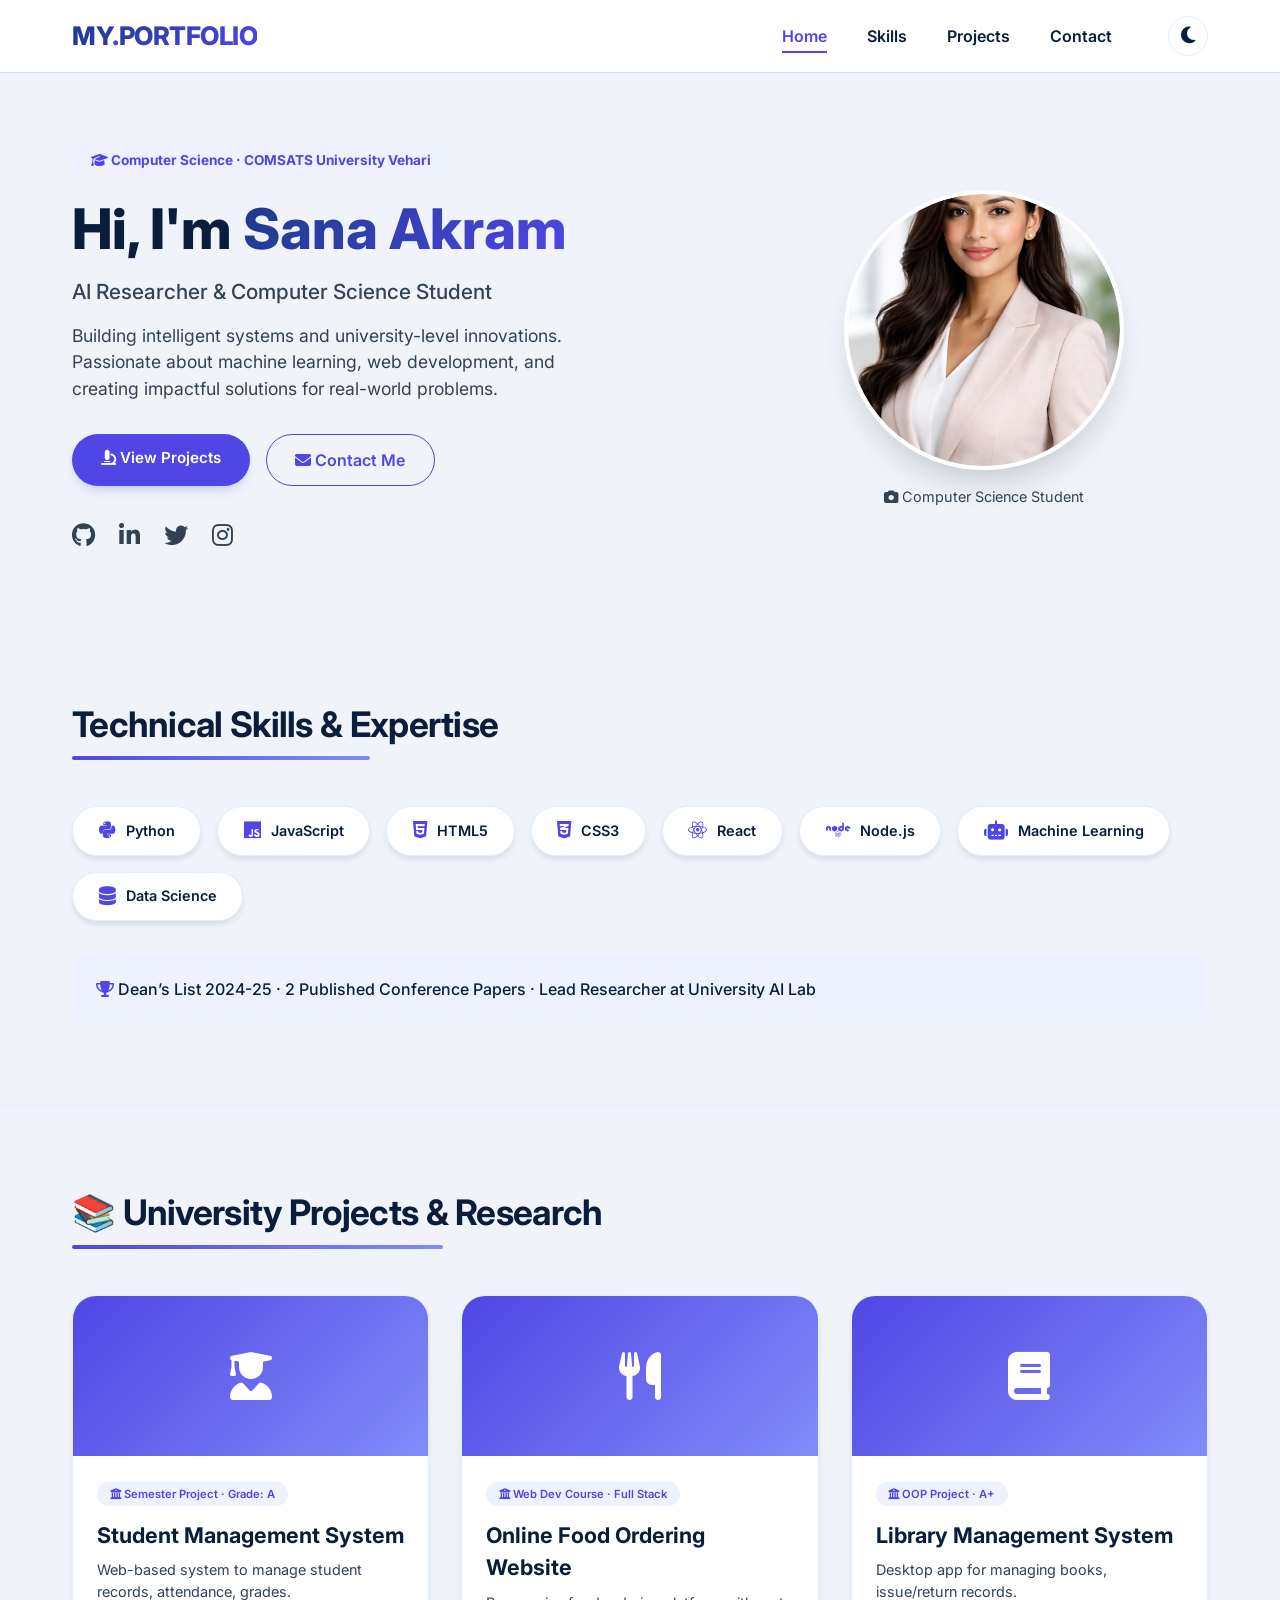
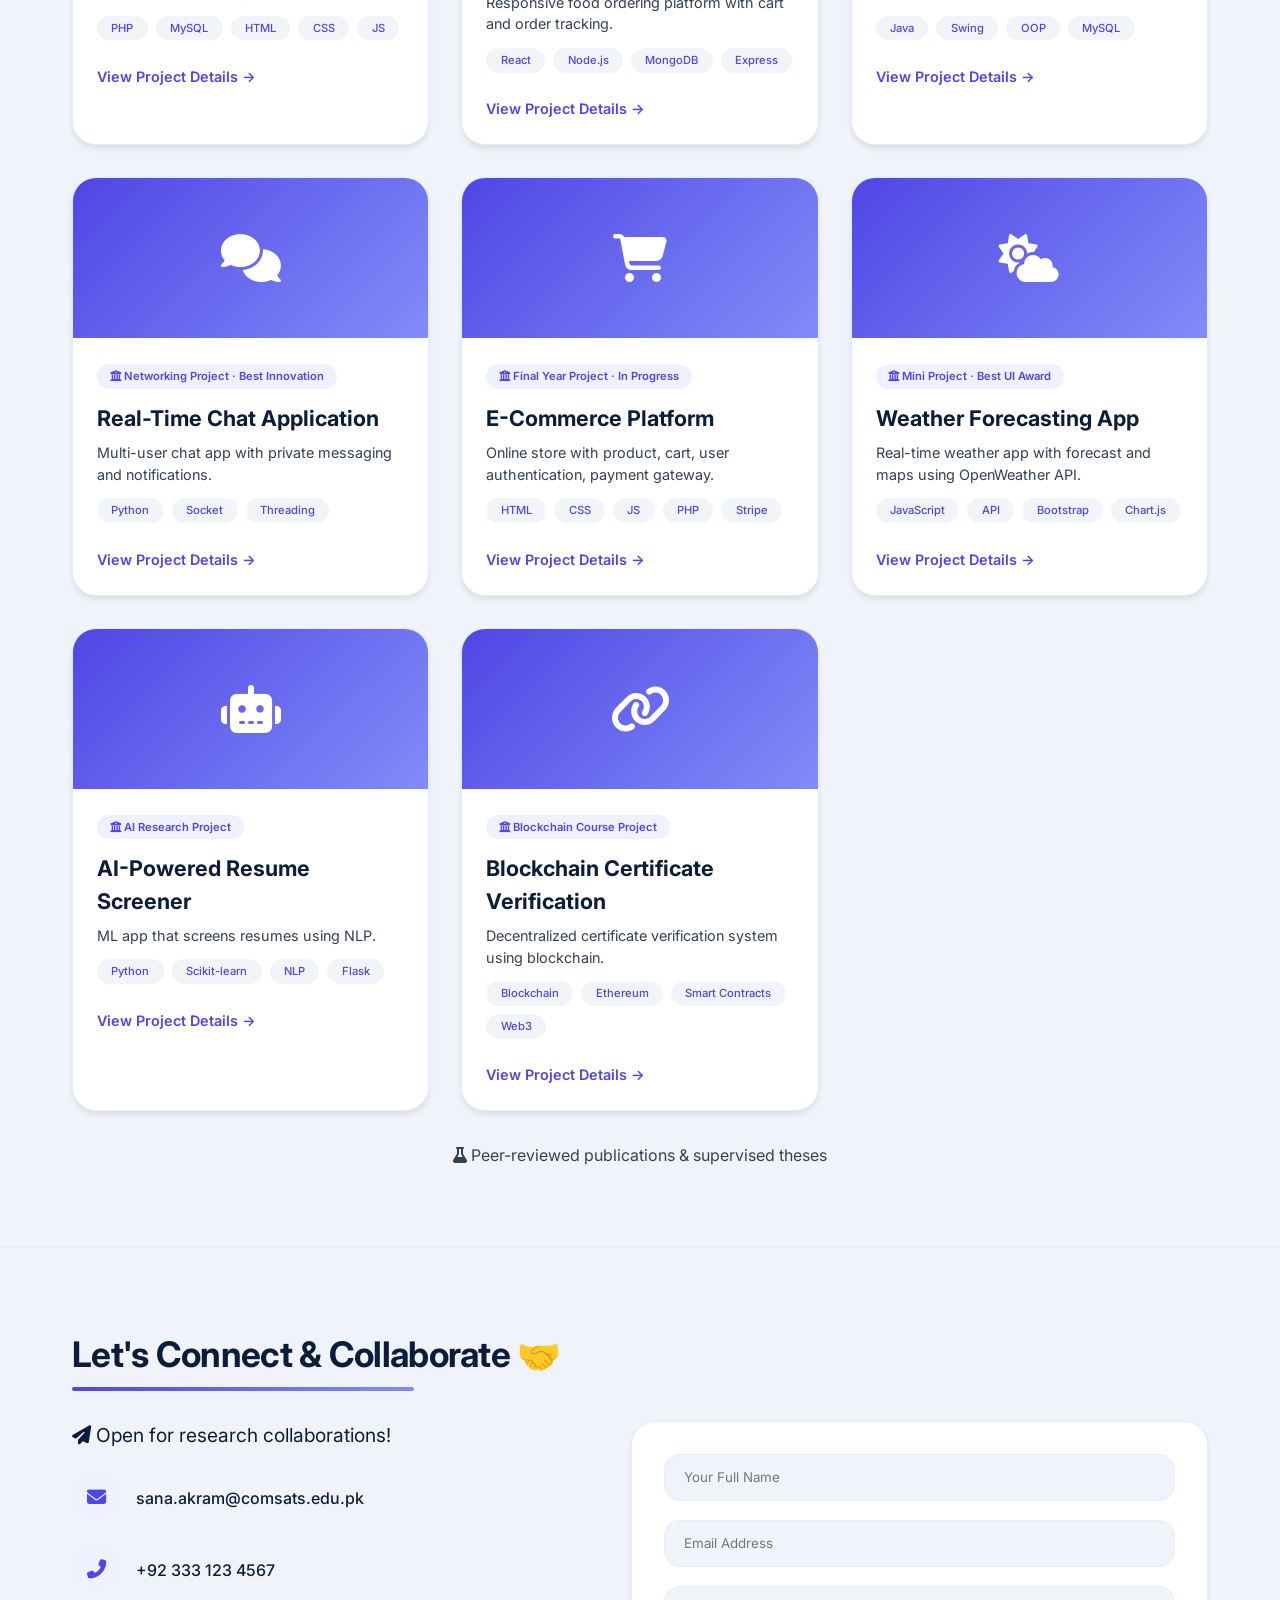
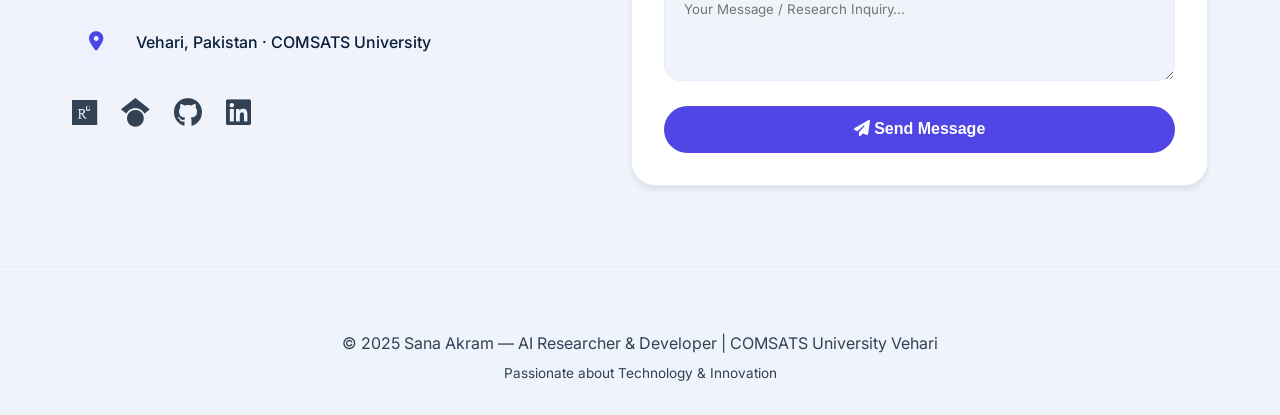
==== commit efc8e459: "Update index.html" ====
--- a/index.html
+++ b/index.html
@@ -124,7 +124,7 @@
 <footer>
   <div class="container">
     <p>© 2025 Sana Akram — AI Researcher & Developer | COMSATS University Vehari</p>
-    <p class="footer-heart"> style="color:#ef4444;"></i> Passionate about Technology & Innovation</p>
+    <p class="footer-heart">Passionate about Technology & Innovation</p>
   </div>
 </footer>
 
